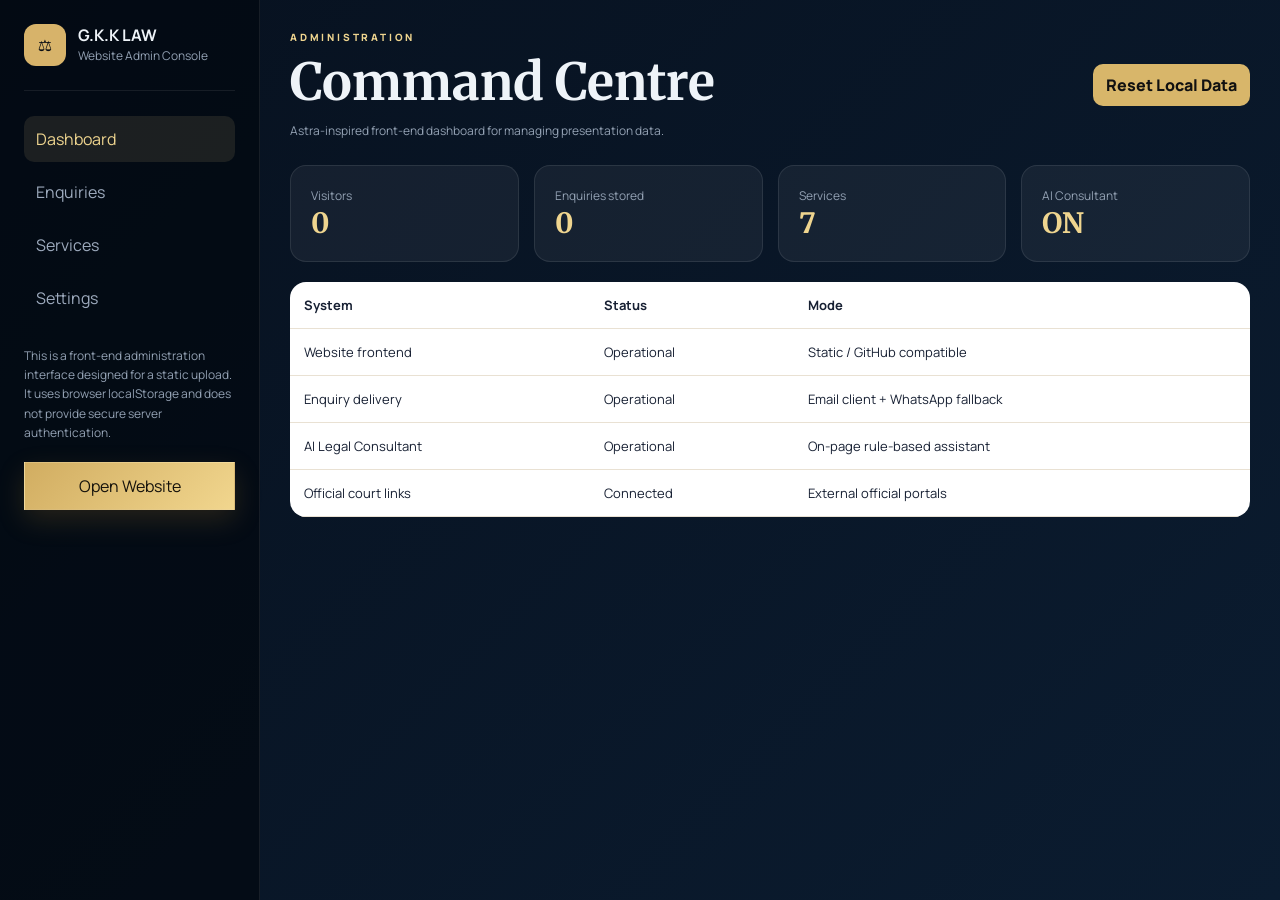
==== admin.html @ e9a24496 "Add files via upload" ====
<!doctype html>
<html lang="en">
<head>
<meta charset="utf-8">
<meta name="viewport" content="width=device-width,initial-scale=1">
<title>G.K.K LAW — Admin Console</title>
<link rel="preconnect" href="https://fonts.googleapis.com">
<link href="https://fonts.googleapis.com/css2?family=Merriweather:wght@400;700;900&family=Manrope:wght@400;600;700;800&display=swap" rel="stylesheet">
<link rel="stylesheet" href="styles.css">
</head>
<body class="admin-body">
<div class="admin-shell">
  <aside class="admin-side">
    <div class="admin-brand">
      <div class="admin-brand-mark">⚖</div>
      <div><strong>G.K.K LAW</strong><div class="admin-note">Website Admin Console</div></div>
    </div>
    <nav class="admin-nav" aria-label="Admin navigation">
      <button class="active" data-tab="dashboard">Dashboard</button>
      <button data-tab="enquiries">Enquiries</button>
      <button data-tab="services">Services</button>
      <button data-tab="settings">Settings</button>
    </nav>
    <p class="admin-note" style="margin-top:25px">This is a front-end administration interface designed for a static upload. It uses browser localStorage and does not provide secure server authentication.</p>
    <a href="index.html" class="btn-gold" style="display:block;text-align:center;padding:12px;margin-top:20px;text-decoration:none">Open Website</a>
  </aside>
  <main class="admin-main">
    <div class="admin-top">
      <div>
        <div class="section-kicker" style="color:#efd58f">Administration</div>
        <h1 class="display-font" style="font-size:clamp(2rem,4vw,3.5rem);margin:.4rem 0">Command Centre</h1>
        <div class="admin-note">Astra-inspired front-end dashboard for managing presentation data.</div>
      </div>
      <button class="admin-action" id="clearLocal">Reset Local Data</button>
    </div>

    <section class="admin-section active" id="tab-dashboard">
      <div class="admin-grid">
        <div class="admin-card"><div class="admin-note">Visitors</div><strong id="visitors">0</strong></div>
        <div class="admin-card"><div class="admin-note">Enquiries stored</div><strong id="enquiryCount">0</strong></div>
        <div class="admin-card"><div class="admin-note">Services</div><strong>7</strong></div>
        <div class="admin-card"><div class="admin-note">AI Consultant</div><strong>ON</strong></div>
      </div>
      <div class="admin-table">
        <table><thead><tr><th>System</th><th>Status</th><th>Mode</th></tr></thead>
        <tbody>
          <tr><td>Website frontend</td><td>Operational</td><td>Static / GitHub compatible</td></tr>
          <tr><td>Enquiry delivery</td><td>Operational</td><td>Email client + WhatsApp fallback</td></tr>
          <tr><td>AI Legal Consultant</td><td>Operational</td><td>On-page rule-based assistant</td></tr>
          <tr><td>Official court links</td><td>Connected</td><td>External official portals</td></tr>
        </tbody></table>
      </div>
    </section>

    <section class="admin-section" id="tab-enquiries">
      <div class="admin-card">
        <h2 class="display-font">Local enquiry log</h2>
        <p class="admin-note">The public form sends the enquiry through the visitor's email client. This local dashboard only stores optional browser-side test records if you add them here; it cannot receive submissions from other visitors without a backend.</p>
        <button class="admin-action" id="addDemo">Add local test enquiry</button>
      </div>
      <div class="admin-table"><table><thead><tr><th>Name</th><th>Matter</th><th>Time</th></tr></thead><tbody id="enquiryRows"></tbody></table></div>
    </section>

    <section class="admin-section" id="tab-services">
      <div class="admin-card">
        <h2 class="display-font">Service presentation</h2>
        <p class="admin-note">The homepage already contains the supplied seven practice areas. Use this panel for future front-end content controls.</p>
        <div style="display:grid;gap:10px;margin-top:18px">
          <input class="admin-input" value="Corporate & Commercial Law">
          <input class="admin-input" value="Litigation & Dispute Resolution">
          <input class="admin-input" value="Real Estate Law">
          <input class="admin-input" value="Employment Law">
          <input class="admin-input" value="Intellectual Property Law">
          <input class="admin-input" value="Family Law">
          <input class="admin-input" value="Succession Law">
        </div>
      </div>
    </section>

    <section class="admin-section" id="tab-settings">
      <div class="admin-card">
        <h2 class="display-font">Static deployment settings</h2>
        <p class="admin-note">Upload <strong>index.html</strong>, <strong>styles.css</strong>, <strong>script.js</strong> and this <strong>admin.html</strong> together. No Cloudflare, Netlify or Vercel dependency is required for the front-end.</p>
        <p class="admin-note">For a real multi-user admin login, enquiries database, file uploads, role permissions or AI API, a secure backend is required. Never place private API keys or administrator passwords in this static page.</p>
      </div>
    </section>
  </main>
</div>
<script>
(() => {
 const $=s=>document.querySelector(s), $$=s=>[...document.querySelectorAll(s)];
 const key="gkkAdminEnquiries";
 const get=()=>JSON.parse(localStorage.getItem(key)||"[]");
 const save=x=>localStorage.setItem(key,JSON.stringify(x));
 function render(){
   $("#enquiryCount").textContent=get().length;
   $("#visitors").textContent=Number(localStorage.getItem("gkkVisits")||0);
   $("#enquiryRows").innerHTML=get().map(x=>`<tr><td>${x.name}</td><td>${x.matter}</td><td>${x.time}</td></tr>`).join("")||"<tr><td colspan='3'>No local test enquiries.</td></tr>";
 }
 $$("[data-tab]").forEach(b=>b.onclick=()=>{
   $$("[data-tab]").forEach(x=>x.classList.remove("active"));b.classList.add("active");
   $$(".admin-section").forEach(x=>x.classList.remove("active"));
   $("#tab-"+b.dataset.tab).classList.add("active");
 });
 $("#addDemo").onclick=()=>{const a=get();a.unshift({name:"Demo Visitor",matter:"General Enquiry",time:new Date().toLocaleString()});save(a);render()};
 $("#clearLocal").onclick=()=>{localStorage.removeItem(key);localStorage.removeItem("gkkVisits");render()};
 render();
})();
</script>
</body>
</html>
---- styles.css ----
/* =========================================================
   G.K.K LAW — ADVANCED ASTRA-STYLE DESIGN SYSTEM
   No build tools. No framework dependency beyond the HTML's
   existing CDN resources. Upload these files together.
   ========================================================= */

:root{
  --law-navy:#07111f;
  --law-navy-2:#0b1d31;
  --law-ink:#111827;
  --law-gold:#d8b66a;
  --law-gold-2:#f0d48c;
  --law-cream:#f7f2e7;
  --law-paper:#fffdf8;
  --law-line:rgba(10,20,35,.12);
  --law-muted:#667085;
  --law-shadow:0 24px 70px rgba(4,12,22,.14);
  --ease:cubic-bezier(.22,1,.36,1);
}

*{box-sizing:border-box}
html{scroll-behavior:smooth}
body{
  margin:0;
  color:var(--law-ink);
  background:var(--law-paper);
  font-family:Manrope,system-ui,-apple-system,BlinkMacSystemFont,"Segoe UI",sans-serif;
  overflow-x:hidden;
}
body::selection{background:var(--law-gold);color:#111}
button,a,input,textarea,select{font:inherit}
a{transition:color .2s ease,transform .2s ease,background .2s ease,border-color .2s ease}
img{max-width:100%;display:block}
button{cursor:pointer}

.display-font{font-family:"Merriweather","Libre Baskerville",Georgia,serif}
.gold{color:#9b7028}
.gold-gradient{
  background:linear-gradient(110deg,#c49a4a,#f2d98f 48%,#a87528);
  -webkit-background-clip:text;background-clip:text;color:transparent
}
.topbar{background:#050b13}
.glass{
  background:rgba(255,253,248,.88);
  backdrop-filter:blur(18px) saturate(140%);
  -webkit-backdrop-filter:blur(18px) saturate(140%);
}
.nav-link{position:relative}
.nav-link:after{
  content:"";position:absolute;left:0;right:100%;bottom:-8px;height:2px;
  background:var(--law-gold);transition:right .3s var(--ease)
}
.nav-link:hover:after{right:0}

.btn-gold{
  background:linear-gradient(135deg,#d1ad61,#f1d68e);
  color:#15120c;border:1px solid rgba(255,255,255,.12);
  box-shadow:0 10px 28px rgba(180,132,45,.2);
  transition:transform .25s var(--ease),box-shadow .25s var(--ease),filter .25s ease;
}
.btn-gold:hover{transform:translateY(-2px);box-shadow:0 16px 36px rgba(180,132,45,.3);filter:saturate(1.1)}
.btn-dark{
  background:#0a0f17;color:#fff;border:1px solid rgba(255,255,255,.12);
  transition:transform .25s var(--ease),background .25s ease
}
.btn-dark:hover{transform:translateY(-2px);background:#142033}

.loader{
  position:fixed;inset:0;z-index:99999;display:grid;place-items:center;
  background:radial-gradient(circle at 50% 40%,#16273b,#050a10 68%);
  transition:opacity .7s ease,visibility .7s ease
}
.loader.is-hidden{opacity:0;visibility:hidden;pointer-events:none}
.loader-mark{
  width:64px;height:64px;border-radius:50%;
  border:2px solid rgba(239,213,143,.2);border-top-color:#efd58f;
  animation:spin 1s linear infinite
}
@keyframes spin{to{transform:rotate(360deg)}}

.scrollbar{
  position:fixed;top:0;left:0;height:3px;width:0;z-index:100000;
  background:linear-gradient(90deg,#a87528,#f4df9f,#a87528);
  box-shadow:0 0 14px rgba(240,212,140,.7)
}

/* Hero / law atmosphere */
.hero{
  position:relative;isolation:isolate;overflow:hidden;
  color:#fff;background:
  radial-gradient(circle at 78% 20%,rgba(219,188,119,.13),transparent 28%),
  radial-gradient(circle at 18% 80%,rgba(30,100,160,.18),transparent 32%),
  linear-gradient(125deg,#03070c 0%,#07111f 48%,#0b1b2d 100%);
}
.hero:after{
  content:"";position:absolute;inset:0;pointer-events:none;opacity:.22;
  background-image:
    linear-gradient(rgba(255,255,255,.035) 1px,transparent 1px),
    linear-gradient(90deg,rgba(255,255,255,.035) 1px,transparent 1px);
  background-size:54px 54px;
  mask-image:linear-gradient(to bottom,#000,transparent 90%)
}
.hero-grid{position:absolute;inset:0;background:
  linear-gradient(90deg,transparent 49.8%,rgba(239,213,143,.08) 50%,transparent 50.2%),
  linear-gradient(transparent 49.8%,rgba(239,213,143,.05) 50%,transparent 50.2%);
  background-size:100% 100%,100% 100%;opacity:.4}
.hero-orb{position:absolute;border-radius:50%;filter:blur(1px);opacity:.5;pointer-events:none}
.orb1{width:420px;height:420px;right:-120px;top:110px;background:radial-gradient(circle,rgba(225,187,94,.18),transparent 68%)}
.orb2{width:520px;height:520px;left:-250px;bottom:-250px;background:radial-gradient(circle,rgba(32,104,157,.18),transparent 68%)}
.orb3{width:180px;height:180px;right:32%;bottom:10%;border:1px solid rgba(239,213,143,.14)}

.hero-mandate{
  box-shadow:0 30px 90px rgba(0,0,0,.28),inset 0 1px rgba(255,255,255,.06)
}
.gold-line{width:74px;height:2px;background:linear-gradient(90deg,#d4af65,transparent)}
.section-kicker{
  font-size:10px;font-weight:900;letter-spacing:.28em;text-transform:uppercase;color:#9a7130
}
.reveal,.reveal-left,.reveal-right{opacity:0;transform:translateY(28px);transition:opacity .9s var(--ease),transform .9s var(--ease)}
.reveal-left{transform:translateX(-35px)}
.reveal-right{transform:translateX(35px)}
.reveal.in-view,.reveal-left.in-view,.reveal-right.in-view{opacity:1;transform:none}

.stat-card,.practice-card,.blog-card,.team-card{
  background:rgba(255,255,255,.96);
  border:1px solid rgba(16,24,40,.09);
  box-shadow:0 15px 45px rgba(16,24,40,.06);
  transition:transform .35s var(--ease),box-shadow .35s var(--ease),border-color .35s ease;
}
.stat-card:hover,.practice-card:hover,.blog-card:hover,.team-card:hover{
  transform:translateY(-7px);box-shadow:0 26px 65px rgba(16,24,40,.11);border-color:rgba(177,133,48,.28)
}
.iconbox{
  width:46px;height:46px;display:grid;place-items:center;
  color:#916a29;background:linear-gradient(145deg,#fffdf7,#f2e9d5);
  border:1px solid #e5d7bc
}
.marquee,.service-rail{
  overflow:hidden;white-space:nowrap;background:#0a1018;color:#fff
}
.marquee{border-top:1px solid rgba(255,255,255,.08);border-bottom:1px solid rgba(255,255,255,.08)}
.marquee-track,.service-rail-track{
  display:flex;width:max-content;align-items:center;gap:32px;padding:16px 0;
  animation:rail-left 32s linear infinite
}
.service-rail-track{gap:22px;padding:11px 0;font-size:11px;letter-spacing:.08em}
.service-rail-track span{color:#efd58f;font-weight:900;letter-spacing:.18em}
.service-rail-track b{font-weight:700;color:rgba(255,255,255,.75)}
.service-rail-track i{color:#9c7a3d;font-style:normal}
.service-rail-track.reverse{animation-direction:reverse}
@keyframes rail-left{from{transform:translateX(0)}to{transform:translateX(-50%)}}
.marquee-track span{font-weight:700;color:rgba(255,255,255,.72)}
.marquee-track i{color:#d8b66a}
.marquee:hover .marquee-track,.service-rail:hover .service-rail-track{animation-play-state:paused}

.image-panel{
  min-height:320px;position:relative;overflow:hidden;
  background-position:center;background-size:cover;
  box-shadow:var(--law-shadow)
}
.image-panel:before,.service-image:before,.blog-thumb:before{
  content:"";position:absolute;inset:0;background:linear-gradient(180deg,transparent 35%,rgba(2,7,13,.78))
}
.image-1{background-image:url("https://images.unsplash.com/photo-1505664194779-8beaceb93744?auto=format&fit=crop&w=1200&q=88")}
.image-2{background-image:url("https://images.unsplash.com/photo-1589829545856-d10d557cf95f?auto=format&fit=crop&w=1200&q=88")}
.image-panel-content{position:absolute;left:28px;right:28px;bottom:28px;color:#fff;z-index:2}

.service-image{height:210px;position:relative;overflow:hidden;background-position:center;background-size:cover}
.s1{background-image:url("https://images.unsplash.com/photo-1556761175-b413da4baf72?auto=format&fit=crop&w=1000&q=82")}
.s2{background-image:url("https://images.unsplash.com/photo-1589829545856-d10d557cf95f?auto=format&fit=crop&w=1000&q=82")}
.s3{background-image:url("https://images.unsplash.com/photo-1560518883-ce09059eeffa?auto=format&fit=crop&w=1000&q=82")}
.s4{background-image:url("https://images.unsplash.com/photo-1521737711867-e3b97375f902?auto=format&fit=crop&w=1000&q=82")}
.s5{background-image:url("https://images.unsplash.com/photo-1555949963-ff9fe0c870eb?auto=format&fit=crop&w=1000&q=82")}
.s6{background-image:url("https://images.unsplash.com/photo-1511895426328-dc8714191300?auto=format&fit=crop&w=1000&q=82")}
.s7{background-image:url("https://images.unsplash.com/photo-1505664194779-8beaceb93744?auto=format&fit=crop&w=1000&q=82")}
.service-icon{
  position:absolute;z-index:2;left:22px;bottom:20px;width:52px;height:52px;
  display:grid;place-items:center;background:rgba(7,17,31,.88);color:#efd58f;
  border:1px solid rgba(239,213,143,.35);backdrop-filter:blur(10px)
}
.firm-shell{background:linear-gradient(180deg,#fffdf8,#faf6ed)}
.law-bg,.dark-panel,.court-shell{background:
  radial-gradient(circle at 80% 10%,rgba(217,178,94,.08),transparent 28%),
  linear-gradient(135deg,#050a11,#0b1828 62%,#07101a);color:#fff}
.tool-card{
  display:block;color:inherit;text-decoration:none;
  background:rgba(255,255,255,.045);border:1px solid rgba(255,255,255,.09);
  transition:transform .3s var(--ease),background .3s ease,border-color .3s ease,box-shadow .3s ease
}
.tool-card:hover{transform:translateY(-5px);background:rgba(255,255,255,.075);border-color:rgba(239,213,143,.32);box-shadow:0 18px 45px rgba(0,0,0,.18)}
.tool-card-rounded{border-radius:16px}
.team-photo{height:310px;overflow:hidden;background:#101827}
.team-photo img{width:100%;height:100%;object-fit:cover;object-position:center top;transition:transform .6s var(--ease)}
.team-card:hover .team-photo img{transform:scale(1.035)}
.team-initials{
  height:310px;display:grid;place-items:center;
  color:#c6a15b;background:
  radial-gradient(circle at 50% 35%,rgba(216,182,106,.22),transparent 35%),
  linear-gradient(135deg,#0a1624,#14263a)
}
.timeline{position:relative}
.timeline:before{content:"";position:absolute;left:8px;top:8px;bottom:8px;width:1px;background:#ded5c5}
.timeline-item{position:relative;padding-left:38px}
.timeline-dot{position:absolute;left:0;top:3px;width:17px;height:17px;border-radius:50%;background:#d4ad61;box-shadow:0 0 0 5px #f7f3ea}
.blog-thumb{height:230px;position:relative;background-size:cover;background-position:center;overflow:hidden}
.blog-overlay{position:absolute;inset:0;background:linear-gradient(180deg,transparent 25%,rgba(0,0,0,.78))}
.location-shell{background:linear-gradient(180deg,#fffdf8,#f4efe5)}
.map-shell{overflow:hidden;border-radius:18px;background:#09121d;box-shadow:var(--law-shadow)}
.map-topbar{display:flex;justify-content:space-between;align-items:center;padding:18px 22px;color:#fff;background:#07111f}
.map-frame{width:100%;height:500px;border:0;display:block}
.field{
  width:100%;padding:14px 15px;border:1px solid #ddd6c9;background:#fffdf9;
  outline:none;transition:border-color .2s,box-shadow .2s,background .2s
}
.field:focus{border-color:#b99045;background:#fff;box-shadow:0 0 0 4px rgba(185,144,69,.12)}
.faq-item{border-bottom:1px solid #ded7ca}
.faq-btn{width:100%;display:flex;justify-content:space-between;gap:20px;padding:22px 0;text-align:left;font-weight:800;background:none;border:0}
.faq-icon{transition:transform .25s ease;color:#a2762f}
.faq-item.open .faq-icon{transform:rotate(45deg)}
.faq-answer{display:grid;grid-template-rows:0fr;transition:grid-template-rows .35s ease}
.faq-answer>p{overflow:hidden;margin:0}
.faq-item.open .faq-answer{grid-template-rows:1fr}

/* Floating contact */
.float-contact{position:fixed;right:22px;bottom:22px;z-index:9500}
#phoneFab{
  width:58px;height:58px;border:0;border-radius:50%;background:#0a1726;color:#efd58f;
  box-shadow:0 14px 35px rgba(0,0,0,.25);transition:transform .25s ease
}
#phoneFab:hover{transform:scale(1.06)}
.phone-choices{display:none;position:absolute;right:0;bottom:68px;width:210px;padding:8px;background:#fff;border:1px solid #eadfc9;box-shadow:var(--law-shadow)}
.phone-choices.open{display:grid}
.phone-choices a{padding:11px 12px;color:#172033;text-decoration:none;font-weight:700;font-size:13px}
.phone-choices a:hover{background:#f8f2e7;color:#8f6729}

/* AI consultant */
.ai-fab{
  position:fixed;right:22px;bottom:92px;z-index:9499;width:64px;height:64px;border-radius:50%;
  border:1px solid rgba(239,213,143,.55);background:linear-gradient(145deg,#10263d,#07101c);
  color:#efd58f;box-shadow:0 16px 40px rgba(0,0,0,.28);transition:transform .25s ease,box-shadow .25s ease
}
.ai-fab:hover{transform:translateY(-3px) scale(1.04);box-shadow:0 20px 50px rgba(0,0,0,.38)}
.bot-dot{position:absolute;right:4px;top:4px;width:11px;height:11px;border-radius:50%;background:#54d48a;border:2px solid #07101c}
.ai-panel{
  position:fixed;right:22px;bottom:168px;z-index:9501;width:min(430px,calc(100vw - 30px));
  max-height:min(720px,calc(100vh - 195px));display:flex;flex-direction:column;
  overflow:hidden;border-radius:20px;background:#f8f4ea;border:1px solid rgba(9,20,33,.2);
  box-shadow:0 30px 90px rgba(0,0,0,.3);opacity:0;visibility:hidden;transform:translateY(18px) scale(.98);
  transition:opacity .3s var(--ease),transform .3s var(--ease),visibility .3s
}
.ai-panel.open{opacity:1;visibility:visible;transform:none}
.ai-head{background:linear-gradient(135deg,#07111f,#10283f);color:#fff;padding:16px}
.ai-avatar{width:42px;height:42px;border-radius:13px;display:grid;place-items:center;background:rgba(239,213,143,.12);color:#efd58f;border:1px solid rgba(239,213,143,.25)}
.ai-console-note{margin-top:14px;padding:8px 10px;border:1px solid rgba(255,255,255,.08);border-radius:10px;color:rgba(255,255,255,.5);font-size:10px}
.ai-messages{padding:14px;overflow:auto;min-height:190px;flex:1;background:linear-gradient(180deg,#fbf8f0,#f5efe3)}
.ai-bubble{max-width:91%;padding:12px 14px;border-radius:15px;margin:8px 0;font-size:13px;line-height:1.65;white-space:pre-wrap}
.ai-bubble.bot{background:#fff;border:1px solid #e6dcc9;color:#253043}
.ai-bubble.user{margin-left:auto;background:#0a1726;color:#fff}
.ai-source{margin-top:10px;padding-top:9px;border-top:1px solid #eadfcd;color:#7a6c57;font-size:10px;line-height:1.5}
.ai-quick{display:flex;gap:7px;overflow:auto;padding-bottom:10px}
.ai-quick button{
  flex:0 0 auto;padding:8px 10px;border:1px solid #ddd1ba;border-radius:999px;background:#fff;color:#6e5429;font-size:10px;font-weight:800
}
.ai-quick button:hover{background:#f1e7d4}
.ai-compose{padding:11px;background:#fff;border-top:1px solid #e5dbc9}
#aiInput{width:100%;min-height:76px;resize:vertical;border:1px solid #ded6c8;border-radius:12px;padding:11px;outline:none}
#aiInput:focus{border-color:#b98a3a;box-shadow:0 0 0 4px rgba(185,138,58,.11)}

/* Modal system */
.external-modal,.deep-modal{
  position:fixed;inset:0;z-index:9800;display:grid;place-items:center;padding:20px;
  background:rgba(2,7,13,.72);backdrop-filter:blur(10px);opacity:0;visibility:hidden;transition:.3s ease
}
.external-modal.open,.deep-modal.open{opacity:1;visibility:visible}
.external-box,.deep-modal-box{
  width:min(760px,100%);background:#fffdf8;border:1px solid #e5d8bf;
  border-radius:20px;box-shadow:0 35px 100px rgba(0,0,0,.3);padding:28px
}
.deep-modal-box{width:min(620px,100%)}
.deep-door{width:54px;height:54px;display:grid;place-items:center;border-radius:15px;background:#f1e5ce;color:#8d6425;font-size:21px}
.deep-query{padding:13px 15px;background:#f5efe3;border-left:3px solid #c59a4d;font-size:13px;color:#4f4535}
.legal-disclaimer{font-size:11px;color:#786e5e;line-height:1.7}

/* 10-second service popup */
.service-ad{
  position:fixed;inset:0;z-index:9700;display:grid;place-items:center;padding:18px;
  background:rgba(2,7,13,.74);backdrop-filter:blur(9px);
  opacity:0;visibility:hidden;transition:opacity .35s ease,visibility .35s ease
}
.service-ad.open{opacity:1;visibility:visible}
.service-ad-card{
  width:min(720px,100%);position:relative;overflow:hidden;border-radius:24px;
  color:#fff;background:
    radial-gradient(circle at 82% 18%,rgba(239,213,143,.22),transparent 26%),
    linear-gradient(135deg,#06101c,#0c2136);
  border:1px solid rgba(239,213,143,.25);box-shadow:0 35px 100px rgba(0,0,0,.45)
}
.service-ad-art{
  min-height:180px;background:
    linear-gradient(135deg,rgba(7,17,31,.15),rgba(7,17,31,.85)),
    url("https://images.unsplash.com/photo-1589994965851-a8f479c573a9?auto=format&fit=crop&w=1400&q=86") center/cover
}
.service-ad-content{padding:28px}
.service-ad-close{
  position:absolute;right:15px;top:15px;width:42px;height:42px;border-radius:50%;
  border:1px solid rgba(255,255,255,.22);background:rgba(0,0,0,.28);color:#fff
}
.service-ad-grid{display:grid;grid-template-columns:repeat(3,1fr);gap:10px;margin-top:20px}
.service-ad-grid div{padding:12px;border:1px solid rgba(255,255,255,.1);background:rgba(255,255,255,.04);font-size:11px}
.service-ad-grid i{color:#efd58f;margin-right:7px}

.toast-stack{position:fixed;top:90px;right:18px;z-index:10000;display:grid;gap:10px}
.toast{
  min-width:280px;max-width:420px;padding:13px 15px;border-radius:12px;
  background:#07111f;color:#fff;border:1px solid rgba(239,213,143,.22);
  box-shadow:0 18px 50px rgba(0,0,0,.25);animation:toastIn .35s var(--ease)
}
@keyframes toastIn{from{opacity:0;transform:translateY(-10px)}to{opacity:1;transform:none}}

/* Admin */
.admin-body{min-height:100vh;background:linear-gradient(135deg,#07111f,#0b1c30);color:#eef3f8}
.admin-shell{min-height:100vh;display:grid;grid-template-columns:260px 1fr}
.admin-side{padding:24px;background:rgba(2,8,15,.7);border-right:1px solid rgba(255,255,255,.08)}
.admin-brand{display:flex;align-items:center;gap:12px;padding-bottom:24px;border-bottom:1px solid rgba(255,255,255,.08)}
.admin-brand-mark{width:42px;height:42px;border-radius:12px;display:grid;place-items:center;background:#d7b36a;color:#0a0e14}
.admin-nav{display:grid;gap:7px;margin-top:25px}
.admin-nav button{border:0;background:transparent;color:#9daabd;text-align:left;padding:12px;border-radius:10px}
.admin-nav button.active,.admin-nav button:hover{background:rgba(239,213,143,.1);color:#efd58f}
.admin-main{padding:30px}
.admin-top{display:flex;justify-content:space-between;gap:20px;align-items:center}
.admin-grid{display:grid;grid-template-columns:repeat(4,1fr);gap:15px;margin-top:25px}
.admin-card{background:rgba(255,255,255,.055);border:1px solid rgba(255,255,255,.09);border-radius:16px;padding:20px}
.admin-card strong{font-size:28px;font-family:Merriweather,serif;color:#efd58f}
.admin-table{margin-top:20px;background:#fff;color:#172033;border-radius:16px;overflow:auto}
.admin-table table{width:100%;border-collapse:collapse;min-width:650px}
.admin-table th,.admin-table td{padding:14px;text-align:left;border-bottom:1px solid #e9e1d3;font-size:13px}
.admin-section{display:none;margin-top:25px}
.admin-section.active{display:block}
.admin-input{width:100%;padding:12px;border-radius:10px;border:1px solid #d9cfbe}
.admin-action{border:0;border-radius:10px;padding:10px 13px;background:#d8b66a;color:#111;font-weight:800}
.admin-note{font-size:12px;color:#93a1b3;line-height:1.6}

@media (max-width:900px){
  .admin-shell{grid-template-columns:1fr}
  .admin-side{position:relative;border-right:0;border-bottom:1px solid rgba(255,255,255,.08)}
  .admin-nav{grid-template-columns:repeat(4,1fr)}
  .admin-grid{grid-template-columns:repeat(2,1fr)}
}
@media (max-width:640px){
  .topbar{font-size:10px}
  .ai-fab{right:16px;bottom:82px}
  .ai-panel{right:15px;bottom:155px}
  .float-contact{right:16px;bottom:16px}
  .service-ad-grid{grid-template-columns:1fr}
  .service-ad-content{padding:22px}
  .map-frame{height:390px}
  .admin-main{padding:18px}
  .admin-grid{grid-template-columns:1fr}
  .admin-nav{grid-template-columns:repeat(2,1fr)}
}
@media (prefers-reduced-motion:reduce){
  *,*:before,*:after{scroll-behavior:auto!important;animation:none!important;transition:none!important}
}
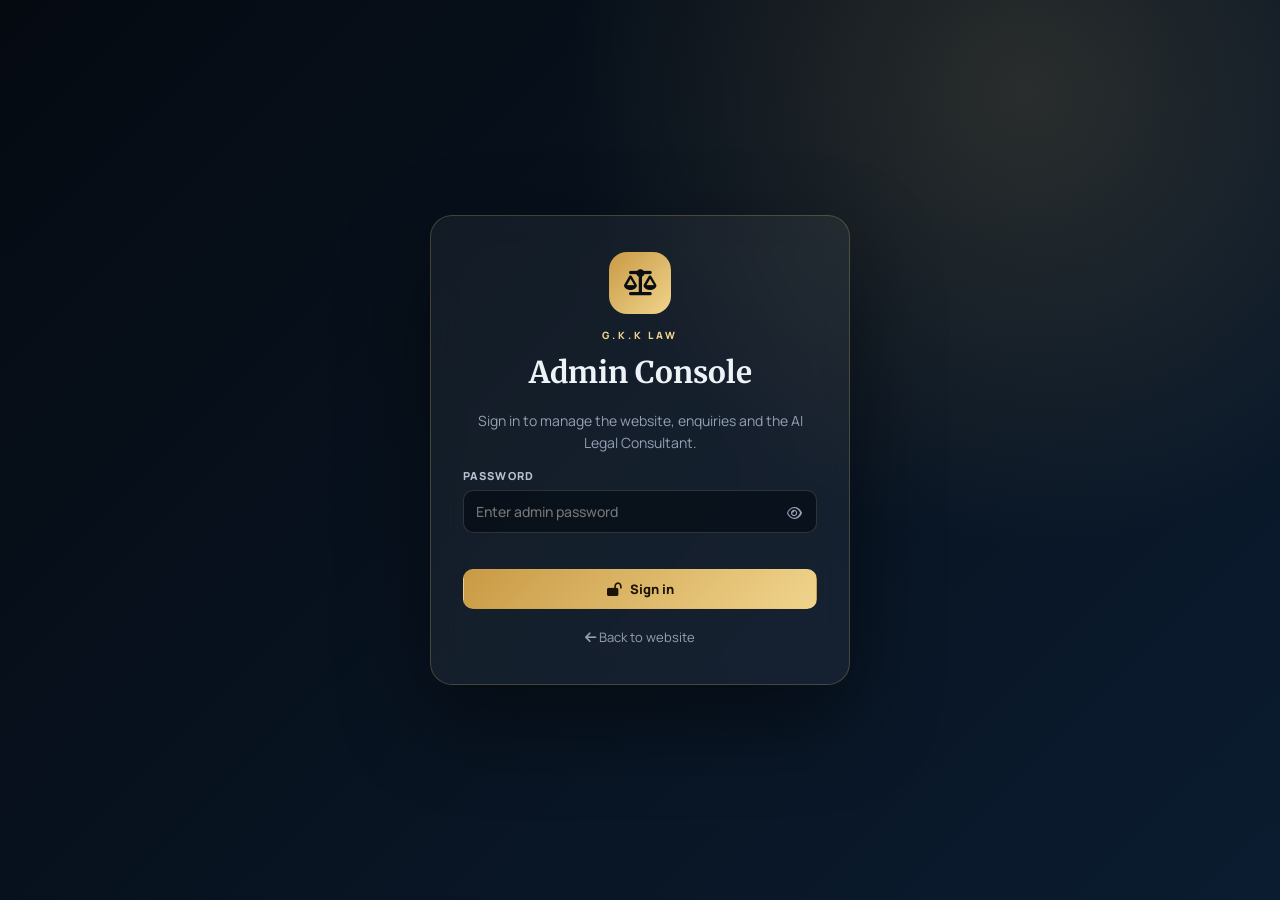
==== commit cf02e9d8: "Upgraded" ====
--- a/admin.html
+++ b/admin.html
@@ -3,109 +3,93 @@
 <head>
 <meta charset="utf-8">
 <meta name="viewport" content="width=device-width,initial-scale=1">
+<meta name="robots" content="noindex, nofollow">
+<meta name="theme-color" content="#07111f">
 <title>G.K.K LAW — Admin Console</title>
 <link rel="preconnect" href="https://fonts.googleapis.com">
-<link href="https://fonts.googleapis.com/css2?family=Merriweather:wght@400;700;900&family=Manrope:wght@400;600;700;800&display=swap" rel="stylesheet">
-<link rel="stylesheet" href="styles.css">
+<link rel="preconnect" href="https://fonts.gstatic.com" crossorigin>
+<link href="https://fonts.googleapis.com/css2?family=Merriweather:wght@400;700;900&family=Manrope:wght@400;500;600;700;800&display=swap" rel="stylesheet">
+<link href="https://cdnjs.cloudflare.com/ajax/libs/font-awesome/6.5.2/css/all.min.css" rel="stylesheet">
+<link rel="stylesheet" href="admin.css">
 </head>
-<body class="admin-body">
-<div class="admin-shell">
-  <aside class="admin-side">
-    <div class="admin-brand">
-      <div class="admin-brand-mark">⚖</div>
-      <div><strong>G.K.K LAW</strong><div class="admin-note">Website Admin Console</div></div>
+<body>
+
+<!-- ============ LOGIN ============ -->
+<div class="login" id="login">
+  <form class="login-card" id="loginForm" autocomplete="off">
+    <div class="brand-mark big"><i class="fa-solid fa-scale-balanced"></i></div>
+    <div class="kicker">G.K.K LAW</div>
+    <h1>Admin Console</h1>
+    <p class="muted">Sign in to manage the website, enquiries and the AI Legal Consultant.</p>
+    <label for="pw">Password</label>
+    <div class="pw-wrap">
+      <input id="pw" type="password" placeholder="Enter admin password" autocomplete="current-password" required>
+      <button type="button" id="pwToggle" aria-label="Show password"><i class="fa-regular fa-eye"></i></button>
     </div>
-    <nav class="admin-nav" aria-label="Admin navigation">
-      <button class="active" data-tab="dashboard">Dashboard</button>
-      <button data-tab="enquiries">Enquiries</button>
-      <button data-tab="services">Services</button>
-      <button data-tab="settings">Settings</button>
+    <div class="login-err" id="loginErr" role="alert"></div>
+    <button class="btn primary wide" type="submit"><i class="fa-solid fa-lock-open"></i> Sign in</button>
+    <a class="back-link" href="index.html"><i class="fa-solid fa-arrow-left"></i> Back to website</a>
+  </form>
+</div>
+
+<!-- ============ APP ============ -->
+<div class="app" id="app" hidden>
+  <aside class="side" id="side">
+    <div class="brand">
+      <div class="brand-mark"><i class="fa-solid fa-scale-balanced"></i></div>
+      <div><strong>G.K.K LAW</strong><span>Admin Console</span></div>
+    </div>
+    <nav id="nav" aria-label="Admin sections">
+      <button data-tab="dashboard" class="active"><i class="fa-solid fa-chart-line"></i> Dashboard</button>
+      <button data-tab="enquiries"><i class="fa-solid fa-inbox"></i> Enquiries <b class="badge" id="navEnq" hidden>0</b></button>
+      <button data-tab="team"><i class="fa-solid fa-users"></i> Team</button>
+      <button data-tab="services"><i class="fa-solid fa-briefcase"></i> Practice areas</button>
+      <button data-tab="faqs"><i class="fa-solid fa-circle-question"></i> FAQs</button>
+      <button data-tab="articles"><i class="fa-solid fa-newspaper"></i> Articles</button>
+      <button data-tab="ai"><i class="fa-solid fa-robot"></i> AI Consultant</button>
+      <button data-tab="site"><i class="fa-solid fa-bullhorn"></i> Site settings</button>
+      <button data-tab="security"><i class="fa-solid fa-shield-halved"></i> Security &amp; backup</button>
     </nav>
-    <p class="admin-note" style="margin-top:25px">This is a front-end administration interface designed for a static upload. It uses browser localStorage and does not provide secure server authentication.</p>
-    <a href="index.html" class="btn-gold" style="display:block;text-align:center;padding:12px;margin-top:20px;text-decoration:none">Open Website</a>
+    <div class="side-foot">
+      <a class="btn ghost wide" href="index.html" target="_blank" rel="noopener"><i class="fa-solid fa-arrow-up-right-from-square"></i> View website</a>
+      <button class="btn ghost wide" id="logout"><i class="fa-solid fa-right-from-bracket"></i> Sign out</button>
+    </div>
   </aside>
-  <main class="admin-main">
-    <div class="admin-top">
+
+  <div class="main">
+    <header class="topbar">
+      <button class="menu-btn" id="menuBtn" aria-label="Menu"><i class="fa-solid fa-bars"></i></button>
       <div>
-        <div class="section-kicker" style="color:#efd58f">Administration</div>
-        <h1 class="display-font" style="font-size:clamp(2rem,4vw,3.5rem);margin:.4rem 0">Command Centre</h1>
-        <div class="admin-note">Astra-inspired front-end dashboard for managing presentation data.</div>
+        <div class="kicker">Administration</div>
+        <h1 id="pageTitle">Dashboard</h1>
       </div>
-      <button class="admin-action" id="clearLocal">Reset Local Data</button>
+      <div class="top-actions">
+        <span class="pill" id="saveState"><i class="fa-solid fa-circle-check"></i> All changes saved</span>
+      </div>
+    </header>
+
+    <div class="notice" id="scopeNote">
+      <i class="fa-solid fa-circle-info"></i>
+      <div><strong>How this console stores data.</strong> Changes are saved in this browser and applied to the website when it is opened in the <em>same browser</em>. To publish edits for every visitor, use <em>Security &amp; backup → Export</em> and send the file to your web developer, or connect an enquiry endpoint under <em>Site settings</em>.</div>
     </div>
 
-    <section class="admin-section active" id="tab-dashboard">
-      <div class="admin-grid">
-        <div class="admin-card"><div class="admin-note">Visitors</div><strong id="visitors">0</strong></div>
-        <div class="admin-card"><div class="admin-note">Enquiries stored</div><strong id="enquiryCount">0</strong></div>
-        <div class="admin-card"><div class="admin-note">Services</div><strong>7</strong></div>
-        <div class="admin-card"><div class="admin-note">AI Consultant</div><strong>ON</strong></div>
-      </div>
-      <div class="admin-table">
-        <table><thead><tr><th>System</th><th>Status</th><th>Mode</th></tr></thead>
-        <tbody>
-          <tr><td>Website frontend</td><td>Operational</td><td>Static / GitHub compatible</td></tr>
-          <tr><td>Enquiry delivery</td><td>Operational</td><td>Email client + WhatsApp fallback</td></tr>
-          <tr><td>AI Legal Consultant</td><td>Operational</td><td>On-page rule-based assistant</td></tr>
-          <tr><td>Official court links</td><td>Connected</td><td>External official portals</td></tr>
-        </tbody></table>
-      </div>
-    </section>
+    <!-- Dashboard -->
+    <section class="tab active" id="tab-dashboard"></section>
+    <section class="tab" id="tab-enquiries"></section>
+    <section class="tab" id="tab-team"></section>
+    <section class="tab" id="tab-services"></section>
+    <section class="tab" id="tab-faqs"></section>
+    <section class="tab" id="tab-articles"></section>
+    <section class="tab" id="tab-ai"></section>
+    <section class="tab" id="tab-site"></section>
+    <section class="tab" id="tab-security"></section>
+  </div>
+</div>
 
-    <section class="admin-section" id="tab-enquiries">
-      <div class="admin-card">
-        <h2 class="display-font">Local enquiry log</h2>
-        <p class="admin-note">The public form sends the enquiry through the visitor's email client. This local dashboard only stores optional browser-side test records if you add them here; it cannot receive submissions from other visitors without a backend.</p>
-        <button class="admin-action" id="addDemo">Add local test enquiry</button>
-      </div>
-      <div class="admin-table"><table><thead><tr><th>Name</th><th>Matter</th><th>Time</th></tr></thead><tbody id="enquiryRows"></tbody></table></div>
-    </section>
+<div class="toasts" id="toasts" aria-live="polite"></div>
+<div class="modal" id="modal" hidden><div class="modal-box" id="modalBox"></div></div>
 
-    <section class="admin-section" id="tab-services">
-      <div class="admin-card">
-        <h2 class="display-font">Service presentation</h2>
-        <p class="admin-note">The homepage already contains the supplied seven practice areas. Use this panel for future front-end content controls.</p>
-        <div style="display:grid;gap:10px;margin-top:18px">
-          <input class="admin-input" value="Corporate & Commercial Law">
-          <input class="admin-input" value="Litigation & Dispute Resolution">
-          <input class="admin-input" value="Real Estate Law">
-          <input class="admin-input" value="Employment Law">
-          <input class="admin-input" value="Intellectual Property Law">
-          <input class="admin-input" value="Family Law">
-          <input class="admin-input" value="Succession Law">
-        </div>
-      </div>
-    </section>
-
-    <section class="admin-section" id="tab-settings">
-      <div class="admin-card">
-        <h2 class="display-font">Static deployment settings</h2>
-        <p class="admin-note">Upload <strong>index.html</strong>, <strong>styles.css</strong>, <strong>script.js</strong> and this <strong>admin.html</strong> together. No Cloudflare, Netlify or Vercel dependency is required for the front-end.</p>
-        <p class="admin-note">For a real multi-user admin login, enquiries database, file uploads, role permissions or AI API, a secure backend is required. Never place private API keys or administrator passwords in this static page.</p>
-      </div>
-    </section>
-  </main>
-</div>
-<script>
-(() => {
- const $=s=>document.querySelector(s), $$=s=>[...document.querySelectorAll(s)];
- const key="gkkAdminEnquiries";
- const get=()=>JSON.parse(localStorage.getItem(key)||"[]");
- const save=x=>localStorage.setItem(key,JSON.stringify(x));
- function render(){
-   $("#enquiryCount").textContent=get().length;
-   $("#visitors").textContent=Number(localStorage.getItem("gkkVisits")||0);
-   $("#enquiryRows").innerHTML=get().map(x=>`<tr><td>${x.name}</td><td>${x.matter}</td><td>${x.time}</td></tr>`).join("")||"<tr><td colspan='3'>No local test enquiries.</td></tr>";
- }
- $$("[data-tab]").forEach(b=>b.onclick=()=>{
-   $$("[data-tab]").forEach(x=>x.classList.remove("active"));b.classList.add("active");
-   $$(".admin-section").forEach(x=>x.classList.remove("active"));
-   $("#tab-"+b.dataset.tab).classList.add("active");
- });
- $("#addDemo").onclick=()=>{const a=get();a.unshift({name:"Demo Visitor",matter:"General Enquiry",time:new Date().toLocaleString()});save(a);render()};
- $("#clearLocal").onclick=()=>{localStorage.removeItem(key);localStorage.removeItem("gkkVisits");render()};
- render();
-})();
-</script>
+<script src="data.js"></script>
+<script src="admin.js"></script>
 </body>
 </html>
--- a/admin.css
+++ b/admin.css
@@ -0,0 +1,155 @@
+/* G.K.K LAW — Admin Console styles */
+:root{
+  --navy:#07111f;--navy2:#0b1d31;--panel:#0f2237;--line:rgba(255,255,255,.09);
+  --gold:#d8b66a;--gold2:#f0d48c;--ink:#eef3f8;--muted:#93a1b3;
+  --ok:#54d48a;--warn:#f0b44c;--bad:#ef6a6a;--paper:#fffdf8;--paper-ink:#172033;
+}
+*{box-sizing:border-box}
+html{scroll-behavior:smooth}
+body{margin:0;min-height:100vh;font-family:Manrope,system-ui,sans-serif;background:linear-gradient(135deg,#06101c,#0b1c30);color:var(--ink);font-size:14px;line-height:1.55}
+h1,h2,h3,h4{font-family:Merriweather,Georgia,serif;margin:0;font-weight:700}
+a{color:var(--gold2)}
+[hidden]{display:none!important}
+.muted{color:var(--muted)}
+.kicker{font-size:10px;letter-spacing:.28em;text-transform:uppercase;color:var(--gold2);font-weight:800}
+
+/* buttons / fields */
+.btn{display:inline-flex;align-items:center;justify-content:center;gap:8px;border:1px solid transparent;border-radius:10px;padding:10px 15px;font:700 13px Manrope,sans-serif;cursor:pointer;text-decoration:none;color:var(--ink);background:rgba(255,255,255,.07);transition:.2s}
+.btn:hover{transform:translateY(-1px);background:rgba(255,255,255,.12)}
+.btn.primary{background:linear-gradient(135deg,#c99a45,#f0d48c);color:#1b1405;font-weight:800}
+.btn.primary:hover{filter:brightness(1.06);background:linear-gradient(135deg,#c99a45,#f0d48c)}
+.btn.ghost{border-color:var(--line);background:transparent}
+.btn.danger{background:rgba(239,106,106,.14);color:#ffb3b3;border-color:rgba(239,106,106,.35)}
+.btn.danger:hover{background:rgba(239,106,106,.24)}
+.btn.sm{padding:7px 10px;font-size:12px;border-radius:8px}
+.btn.wide{width:100%}
+label{display:block;font-size:11px;font-weight:800;letter-spacing:.1em;text-transform:uppercase;color:#b8c3d2;margin:14px 0 6px}
+input,select,textarea{width:100%;padding:11px 12px;border-radius:10px;border:1px solid rgba(255,255,255,.14);background:rgba(2,8,15,.55);color:var(--ink);font:500 14px Manrope,sans-serif;outline:none;transition:.2s}
+input:focus,select:focus,textarea:focus{border-color:var(--gold);box-shadow:0 0 0 3px rgba(216,182,106,.16)}
+textarea{min-height:110px;resize:vertical;line-height:1.6}
+select option{color:#111}
+input[type=checkbox]{width:auto}
+input[type=file]{padding:8px}
+.row{display:grid;grid-template-columns:1fr 1fr;gap:14px}
+.row3{display:grid;grid-template-columns:repeat(3,1fr);gap:14px}
+.hint{font-size:12px;color:var(--muted);margin-top:6px}
+
+/* login */
+.login{min-height:100vh;display:grid;place-items:center;padding:22px;background:radial-gradient(circle at 80% 10%,rgba(216,182,106,.16),transparent 35%),linear-gradient(135deg,#050a11,#0b1c30)}
+.login-card{width:min(420px,100%);padding:36px 32px;border-radius:22px;background:rgba(255,255,255,.05);border:1px solid rgba(216,182,106,.25);backdrop-filter:blur(14px);box-shadow:0 35px 90px rgba(0,0,0,.45);text-align:center}
+.login-card h1{font-size:30px;margin:6px 0 8px}
+.login-card label{text-align:left}
+.brand-mark{width:42px;height:42px;border-radius:12px;display:grid;place-items:center;background:linear-gradient(135deg,#c99a45,#f0d48c);color:#0a0e14;font-size:18px;flex-shrink:0}
+.brand-mark.big{width:62px;height:62px;border-radius:18px;margin:0 auto 14px;font-size:26px}
+.pw-wrap{position:relative}
+.pw-wrap input{padding-right:46px}
+.pw-wrap button{position:absolute;right:4px;top:4px;width:38px;height:38px;border:0;background:none;color:var(--muted);cursor:pointer;border-radius:8px}
+.login-err{min-height:22px;margin:10px 0 4px;color:#ff9c9c;font-size:13px;font-weight:600}
+.back-link{display:inline-block;margin-top:18px;font-size:13px;color:var(--muted);text-decoration:none}
+.back-link:hover{color:var(--gold2)}
+
+/* layout */
+.app{display:grid;grid-template-columns:268px 1fr;min-height:100vh}
+.side{position:sticky;top:0;height:100vh;display:flex;flex-direction:column;padding:22px 16px;background:rgba(2,8,15,.72);border-right:1px solid var(--line);overflow:auto}
+.brand{display:flex;align-items:center;gap:12px;padding:0 6px 20px;border-bottom:1px solid var(--line)}
+.brand strong{display:block;font-size:15px}
+.brand span{font-size:11px;color:var(--muted)}
+#nav{display:grid;gap:4px;margin-top:20px}
+#nav button{display:flex;align-items:center;gap:12px;text-align:left;padding:11px 12px;border:0;border-radius:10px;background:transparent;color:#a8b5c6;font:700 13.5px Manrope,sans-serif;cursor:pointer;transition:.2s}
+#nav button i{width:18px;text-align:center;color:#7d8da3}
+#nav button:hover{background:rgba(255,255,255,.05);color:#fff}
+#nav button.active{background:rgba(239,213,143,.11);color:var(--gold2)}
+#nav button.active i{color:var(--gold2)}
+.badge{margin-left:auto;min-width:22px;height:22px;padding:0 6px;border-radius:99px;background:var(--gold);color:#1b1405;font-size:11px;display:grid;place-items:center}
+.side-foot{margin-top:auto;padding-top:18px;display:grid;gap:8px}
+.main{padding:26px 32px 60px;min-width:0}
+.topbar{display:flex;align-items:center;gap:16px;margin-bottom:18px}
+.topbar h1{font-size:clamp(1.6rem,3vw,2.4rem);margin-top:2px}
+.top-actions{margin-left:auto}
+.menu-btn{display:none;width:42px;height:42px;border-radius:10px;border:1px solid var(--line);background:transparent;color:#fff;cursor:pointer}
+.pill{display:inline-flex;align-items:center;gap:8px;padding:8px 13px;border-radius:99px;font-size:12px;font-weight:700;background:rgba(84,212,138,.1);color:#8fe7b4;border:1px solid rgba(84,212,138,.25)}
+.pill.dirty{background:rgba(240,180,76,.12);color:#f6cf8b;border-color:rgba(240,180,76,.3)}
+.notice{display:flex;gap:12px;padding:13px 16px;border-radius:12px;background:rgba(216,182,106,.08);border:1px solid rgba(216,182,106,.22);color:#d9cfb7;font-size:12.5px;margin-bottom:22px}
+.notice>i{color:var(--gold2);margin-top:3px}
+.tab{display:none}
+.tab.active{display:block;animation:fade .3s ease}
+@keyframes fade{from{opacity:0;transform:translateY(6px)}to{opacity:1;transform:none}}
+
+/* cards */
+.card{background:rgba(255,255,255,.05);border:1px solid var(--line);border-radius:16px;padding:22px;margin-bottom:18px}
+.card h2{font-size:19px;margin-bottom:4px}
+.card-head{display:flex;align-items:flex-start;justify-content:space-between;gap:14px;flex-wrap:wrap;margin-bottom:14px}
+.card-head p{margin:4px 0 0;color:var(--muted);font-size:13px}
+.actions{display:flex;gap:8px;flex-wrap:wrap}
+.kpis{display:grid;grid-template-columns:repeat(4,1fr);gap:14px;margin-bottom:18px}
+.kpi{padding:18px;border-radius:16px;background:rgba(255,255,255,.05);border:1px solid var(--line)}
+.kpi span{font-size:11px;letter-spacing:.14em;text-transform:uppercase;color:var(--muted);font-weight:800}
+.kpi strong{display:block;font:700 30px Merriweather,serif;color:var(--gold2);margin-top:6px}
+.kpi small{color:var(--muted)}
+.grid2{display:grid;grid-template-columns:1.5fr 1fr;gap:18px}
+.bars{display:flex;align-items:flex-end;gap:6px;height:150px;margin-top:14px}
+.bar{flex:1;display:grid;align-items:end;height:100%;position:relative}
+.bar i{display:block;width:100%;min-height:3px;border-radius:5px 5px 0 0;background:linear-gradient(180deg,var(--gold2),#a87528)}
+.bar span{position:absolute;bottom:-20px;left:0;right:0;text-align:center;font-size:9px;color:var(--muted)}
+.bars-wrap{padding-bottom:22px}
+.list{display:grid;gap:10px}
+.li{display:flex;justify-content:space-between;gap:12px;padding:10px 12px;border-radius:10px;background:rgba(2,8,15,.4);font-size:13px}
+.li small{color:var(--muted)}
+.meter{height:7px;border-radius:99px;background:rgba(255,255,255,.08);overflow:hidden;margin-top:6px}
+.meter i{display:block;height:100%;background:linear-gradient(90deg,#c99a45,#f0d48c)}
+
+/* tables */
+.tbl{overflow:auto;border-radius:14px;border:1px solid var(--line);background:#fff;color:var(--paper-ink)}
+.tbl table{width:100%;border-collapse:collapse;min-width:720px}
+.tbl th{background:#f3ede0;font-size:11px;letter-spacing:.1em;text-transform:uppercase;text-align:left;padding:12px 14px;color:#5b4a28}
+.tbl td{padding:13px 14px;border-top:1px solid #ece4d3;font-size:13px;vertical-align:top}
+.tbl tr:hover td{background:#fbf7ec}
+.tag{display:inline-block;padding:3px 9px;border-radius:99px;font-size:11px;font-weight:800}
+.tag.new{background:#fde8c8;color:#8a5a0a}
+.tag.progress{background:#d9e8fb;color:#1d4f8c}
+.tag.done{background:#d6f3e1;color:#1c6b3d}
+.tag.archived{background:#e6e6e6;color:#555}
+.empty{padding:34px;text-align:center;color:var(--muted)}
+.tbl .empty{color:#7a7060}
+.toolbar{display:flex;gap:10px;flex-wrap:wrap;margin-bottom:14px}
+.toolbar input,.toolbar select{width:auto;min-width:180px;flex:1}
+
+/* editors */
+.item{border:1px solid var(--line);border-radius:14px;padding:16px;margin-bottom:14px;background:rgba(2,8,15,.35)}
+.item-head{display:flex;align-items:center;gap:12px;margin-bottom:6px}
+.item-head h3{font-size:16px;flex:1;min-width:0;overflow:hidden;text-overflow:ellipsis;white-space:nowrap}
+.photo-edit{display:grid;grid-template-columns:120px 1fr;gap:16px;align-items:start}
+.photo-edit img{width:120px;height:150px;object-fit:cover;border-radius:12px;border:1px solid var(--line);background:#0b1828}
+.savebar{position:sticky;bottom:0;display:flex;gap:10px;justify-content:flex-end;padding:14px 0;margin-top:10px;background:linear-gradient(0deg,#0a1a2c 60%,transparent)}
+
+/* modal / toasts */
+.modal{position:fixed;inset:0;z-index:100;display:grid;place-items:center;padding:18px;background:rgba(2,7,13,.75);backdrop-filter:blur(8px)}
+.modal-box{width:min(620px,100%);max-height:90vh;overflow:auto;background:#0f2237;border:1px solid rgba(216,182,106,.25);border-radius:18px;padding:24px;box-shadow:0 30px 90px rgba(0,0,0,.5)}
+.modal-box h3{font-size:20px;margin-bottom:10px}
+.kv{display:grid;grid-template-columns:110px 1fr;gap:8px 14px;margin:14px 0;font-size:13.5px}
+.kv dt{color:var(--muted)}
+.kv dd{margin:0;word-break:break-word}
+.msg{padding:14px;border-radius:12px;background:rgba(2,8,15,.5);white-space:pre-wrap;line-height:1.7}
+.toasts{position:fixed;right:16px;bottom:16px;z-index:200;display:grid;gap:8px}
+.toast{padding:12px 16px;border-radius:12px;background:#0d2238;border:1px solid rgba(216,182,106,.35);color:#fff;font-weight:600;box-shadow:0 16px 40px rgba(0,0,0,.4);animation:fade .3s}
+.toast.err{border-color:rgba(239,106,106,.5)}
+.switch{display:inline-flex;align-items:center;gap:10px;cursor:pointer;font-weight:700}
+.switch input{width:18px;height:18px;accent-color:#d8b66a}
+
+@media (max-width:1000px){
+  .app{grid-template-columns:1fr}
+  .side{position:fixed;left:0;top:0;bottom:0;width:276px;z-index:60;transform:translateX(-100%);transition:transform .3s ease}
+  .side.open{transform:none;box-shadow:0 0 0 100vmax rgba(0,0,0,.55)}
+  .menu-btn{display:grid;place-items:center}
+  .main{padding:18px 16px 60px}
+  .kpis{grid-template-columns:repeat(2,1fr)}
+  .grid2{grid-template-columns:1fr}
+}
+@media (max-width:620px){
+  .row,.row3{grid-template-columns:1fr}
+  .photo-edit{grid-template-columns:1fr}
+  .kpis{grid-template-columns:1fr 1fr}
+  .top-actions{display:none}
+}
+
+.li .tag,.li .btn{flex-shrink:0;align-self:center;white-space:nowrap}
